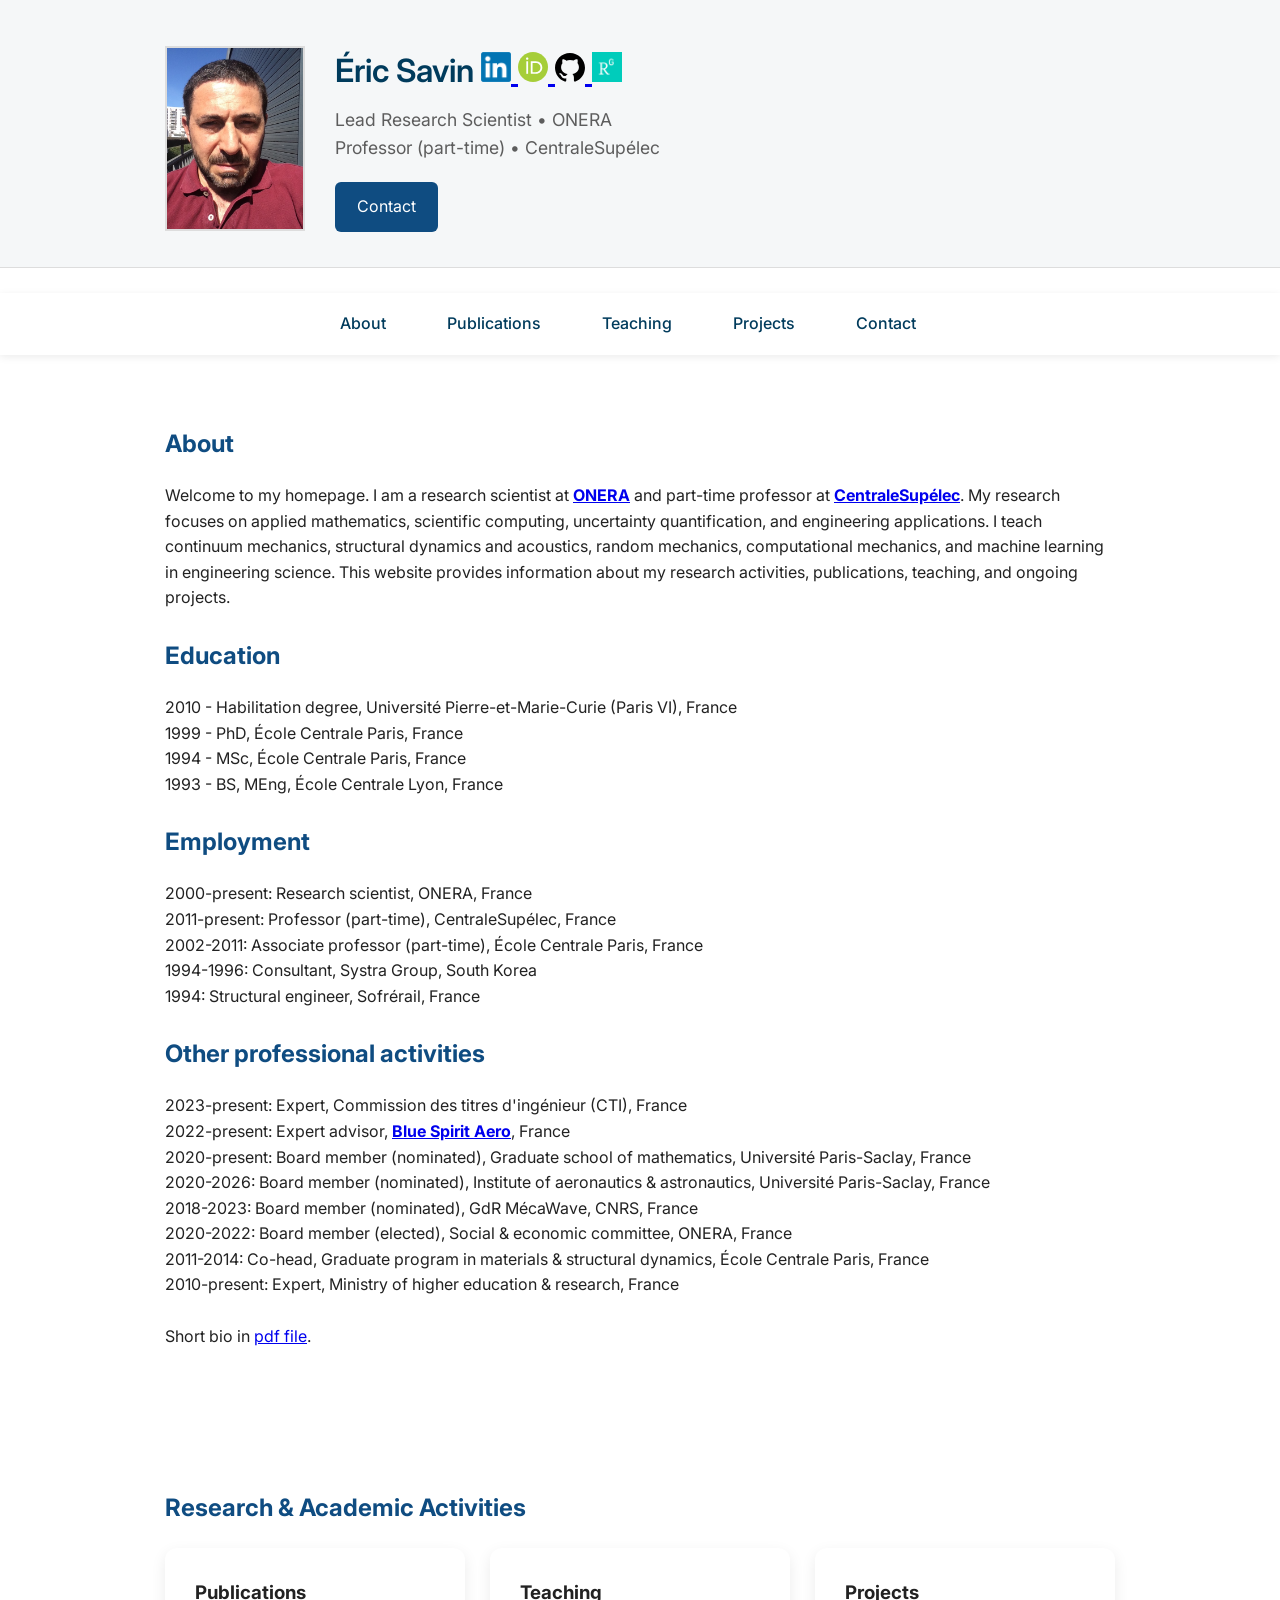
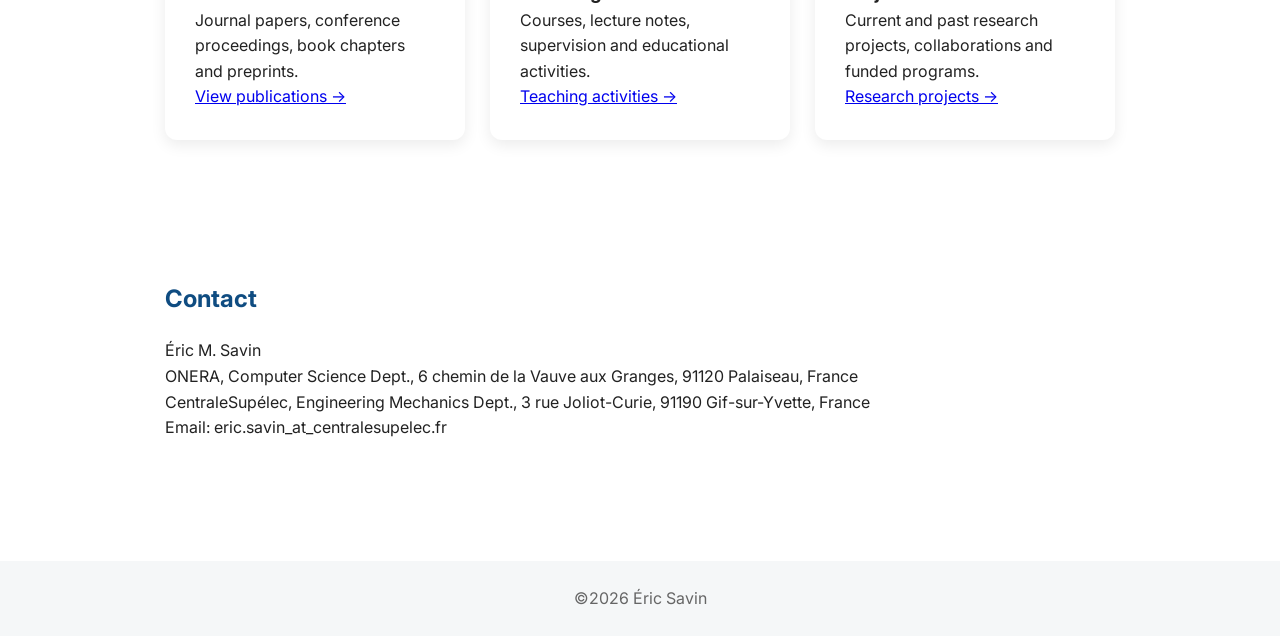
==== index.html @ 9c93909c "Update index.html" ====
<!DOCTYPE html>
<html lang="en">
<head>
<meta charset="UTF-8">
<meta name="viewport" content="width=device-width, initial-scale=1.0">
<title>Eric Savin | Personal Website</title>

<link href="https://fonts.googleapis.com/css2?family=Inter:wght@300;400;600;700&display=swap" rel="stylesheet">

<style>
*{
    margin:0;
    padding:0;
    box-sizing:border-box;
}

body{
    font-family:'Inter',sans-serif;
    color:#222;
    line-height:1.7;
    background:#fafafa;
}

header{
    background:#0f4c81;
    color:white;
    padding:80px 20px;
}

.container{
    width:min(1100px,90%);
    margin:auto;
}

h1{
    font-size:2rem;
    font-weight:700;
}

h2{
    margin-bottom:20px;
    color:#0f4c81;
}

.subtitle{
    font-size:1.25rem;
    margin-top:10px;
    opacity:.95;
}

nav{
    background:white;
    box-shadow:0 2px 8px rgba(0,0,0,.08);
    position:sticky;
    top:0;
}

nav ul{
    display:flex;
    justify-content:center;
    list-style:none;
}

nav li{
    margin:18px;
}

nav a{
    color:#0f4c81;
    text-decoration:none;
    font-weight:600;
}

section{
    padding:70px 0;
}

.cards{
    display:grid;
    grid-template-columns:repeat(auto-fit,minmax(260px,1fr));
    gap:25px;
}

.card{
    background:white;
    border-radius:12px;
    padding:30px;
    box-shadow:0 5px 15px rgba(0,0,0,.08);
    transition:.3s;
}

.card:hover{
    transform:translateY(-5px);
}

footer{
    text-align:center;
    padding:40px;
    color:#777;
    background:white;
    margin-top:40px;
}

.button{
    display:inline-block;
    margin-top:20px;
    padding:12px 22px;
    background:#0f4c81;
    color:white;
    text-decoration:none;
    border-radius:6px;
}
</style>

<link rel="stylesheet" href="assets/css/style.css">

</head>

<body>

<header>

<div class="container profile">

<img 
        src="assets/images/IMG_3170.JPG"
        alt="Éric Savin"
        width="150"
        height="auto"
        class="portrait">

<div class="profile-text">

<h1>Éric Savin
<a href="https://www.linkedin.com/in/eric-savin-298193a/"
       target="_blank"
       rel="noopener noreferrer"
       title="LinkedIn">

        <img src="assets/images/LinkedIn.png"
             width="30"
             height="auto"
             alt="LINKEDIN"
             class="icon">

</a>
<a href="https://orcid.org/0000-0002-3767-0281"
       target="_blank"
       rel="noopener noreferrer"
       title="ORCID">

        <img src="assets/images/ORCID_iD.svg"
             width="30"
             height="auto"
             alt="ORCID"
             class="icon">

</a>
<a href="https://github.com/ericsavin"
       target="_blank"
       rel="noopener noreferrer"
       title="GitHub">

        <img src="assets/images/GitHub.svg"
             width="30"
             height="auto"
             alt="GITHUB"
             class="icon">

</a>
<a href="https://www.researchgate.net/profile/Eric-Savin"
       target="_blank"
       rel="noopener noreferrer"
       title="ResearchGate">

        <img src="assets/images/RG.jpg"
             width="30"
             height="auto"
             alt="RG"
             class="icon">

</a>
</h1>

<p class="subtitle">
Lead Research Scientist • ONERA<br>
Professor (part-time) • CentraleSupélec
</p>

<a class="button" href="#contact">Contact</a>

</div>

</div>

</header>

<nav>

<ul>
<li><a href="#about">About</a></li>
<li><a href="publications1.html">Publications</a></li>
<li><a href="teaching.html">Teaching</a></li>
<li><a href="projects.html">Projects</a></li>
<li><a href="#contact">Contact</a></li>
</ul>

</nav>

<section id="about">

<div class="container">

<h2>About</h2>

<p>
Welcome to my homepage.

I am a research scientist at <a href="https://www.onera.fr" target="_blank"> <strong>ONERA</strong></a>
and part-time professor at <a href="https://www.centralesupelec.fr" target="_blank"> <strong>CentraleSupélec</strong></a>.
My research focuses on applied mathematics, scientific computing, uncertainty quantification,
and engineering applications. I teach continuum mechanics, structural dynamics and acoustics,
random mechanics, computational mechanics, and machine learning in engineering science.
This website provides information about my research activities, publications, teaching,
and ongoing projects.
</p>

<br>
<h2>Education</h2>

<p>
2010 - Habilitation degree, Université Pierre-et-Marie-Curie (Paris VI), France<br>
1999 - PhD, École Centrale Paris, France<br>
1994 - MSc, École Centrale Paris, France<br>
1993 - BS, MEng, École Centrale Lyon, France
</p>

<br>
<h2>Employment</h2>

<p>
2000-present: Research scientist, ONERA, France<br>
2011-present: Professor (part-time), CentraleSupélec, France<br>
2002-2011: Associate professor (part-time), École Centrale Paris, France<br>   
1994-1996: Consultant, Systra Group, South Korea<br>
1994: Structural engineer, Sofrérail, France
</p>

<br>
<h2>Other professional activities</h2>

<p>
2023-present: Expert, Commission des titres d'ingénieur (CTI), France<br>
2022-present: Expert advisor, <a href="https://www.bluespiritaero.com/" target="_blank"> <strong>Blue Spirit Aero</strong></a>, France<br>
2020-present: Board member (nominated), Graduate school of mathematics, Université Paris-Saclay, France<br>
2020-2026: Board member (nominated), Institute of aeronautics & astronautics, Université Paris-Saclay, France<br>
2018-2023: Board member (nominated), GdR MécaWave, CNRS, France<br>
2020-2022: Board member (elected), Social & economic committee, ONERA, France<br>
2011-2014: Co-head, Graduate program in materials & structural dynamics, École Centrale Paris, France<br>
2010-present: Expert, Ministry of higher education & research, France
</p>
    
<br>
<p>
Short bio in <a href="ES-bio2026-2p.pdf" target="_blank"> pdf file</a>.
</p>

</div>

</section>

<section>

<div class="container">

<h2>Research & Academic Activities</h2>

<div class="cards">

<div class="card">

<h3>Publications</h3>

<p>
Journal papers, conference proceedings,
book chapters and preprints.
</p>

<p><a href="publications1.html">View publications →</a></p>

</div>

<div class="card">

<h3>Teaching</h3>

<p>
Courses, lecture notes,
supervision and educational activities.
</p>

<p><a href="teaching.html">Teaching activities →</a></p>

</div>

<div class="card">

<h3>Projects</h3>

<p>
Current and past research projects,
collaborations and funded programs.
</p>

<p><a href="projects.html">Research projects →</a></p>

</div>

</div>

</div>

</section>

<section id="contact">

<div class="container">

<h2>Contact</h2>

<p>
Éric M. Savin<br>
ONERA, Computer Science Dept., 6 chemin de la Vauve aux Granges, 91120 Palaiseau, France<br>
CentraleSupélec, Engineering Mechanics Dept., 3 rue Joliot-Curie, 91190 Gif-sur-Yvette, France<br>
Email: eric.savin_at_centralesupelec.fr
</p>

</div>

</section>

<footer>

©2026 Éric Savin

</footer>

</body>
    
</html>
---- assets/css/style.css ----
/*
 * Academic personal website style
 * Eric Savin
 */


:root {

    --main-color: #003b5c;
    --secondary-color: #0077a8;
    --text-color: #222;
    --light-gray: #f5f7f8;
    --border-color: #dddddd;

}



* {

    box-sizing: border-box;

}



body {

    margin: 0;

    font-family:
        "Inter",
        "Helvetica Neue",
        Arial,
        sans-serif;

    color: var(--text-color);

    line-height: 1.6;

    background: white;

}





.container {

    max-width: 1000px;

    margin: auto;

    padding:
        0 25px;

}






header {

    background:
        var(--light-gray);

    border-bottom:
        1px solid var(--border-color);

    padding:
        45px 0 35px;

}



header h1 {

    margin: 0;

    color:
        var(--main-color);

    font-size:
        2.0rem;

    font-weight:
        600;

}



.subtitle {

    margin-top:
        10px;

    color:
        #555;

    font-size:
        1.1rem;

}





nav {

    margin-top:
        25px;

}



nav a {

    margin-right:
        25px;

    color:
        var(--main-color);

    text-decoration:
        none;

    font-weight:
        500;

}



nav a:hover {

    color:
        var(--secondary-color);

}







main {

    padding:
        40px 0;

}






.toolbar {

    display:
        flex;

    gap:
        15px;

    margin-bottom:
        35px;

}



.toolbar input,
.toolbar select {


    padding:
        10px 14px;


    border:
        1px solid var(--border-color);


    border-radius:
        5px;


    font-size:
        1rem;


}



.toolbar input {

    flex:
        1;

}






.publication {

    padding:
        25px 0;

    border-bottom:
        1px solid var(--border-color);

}





.publication-title {

    margin:
        0 0 0px;


    font-size:
        1.00rem;


    font-weight:
        600;


    color:
        var(--main-color);

}



.authors {

    margin-bottom:
        0px;

}



.authors strong {

    font-weight:
        700;

}





.metadata {

    font-style:
        italic;

    color:
        #555;

    margin-bottom:
        12px;

}





.links a {

    display:
        inline-block;


    margin-right:
        10px;


    margin-top:
        5px;


    padding:
        3px 10px;


    border:
        1px solid var(--secondary-color);


    border-radius:
        12px;


    font-size:
        0.85rem;


    text-decoration:
        none;


    color:
        var(--secondary-color);

}



.links a:hover {

    background:
        var(--secondary-color);


    color:
        white;

}






footer {

    margin-top:
        50px;

    padding:
        25px;

    text-align:
        center;

    background:
        var(--light-gray);

    color:
        #666;

}







/*
 * Mobile display
 */

@media(max-width:700px) {


    header h1 {

        font-size:
            2rem;

    }



    .toolbar {

        flex-direction:
            column;

    }



    nav a {

        display:
            block;

        margin-bottom:
            10px;

    }



}

.profile {

    display: flex;
    align-items: center;
    gap: 30px;

}


.portrait {

    width: 140px;
    height: auto;

    object-fit: cover;

/*
 * border-radius: 50%;
 */

    border: 2px solid #ddd;

}


.profile-text {

    flex: 1;

}


@media(max-width:700px) {

    .portrait {

        width: 140px;
        height: auto;

    }

    .profile {

        flex-direction: column;
        text-align: center;

    }

}
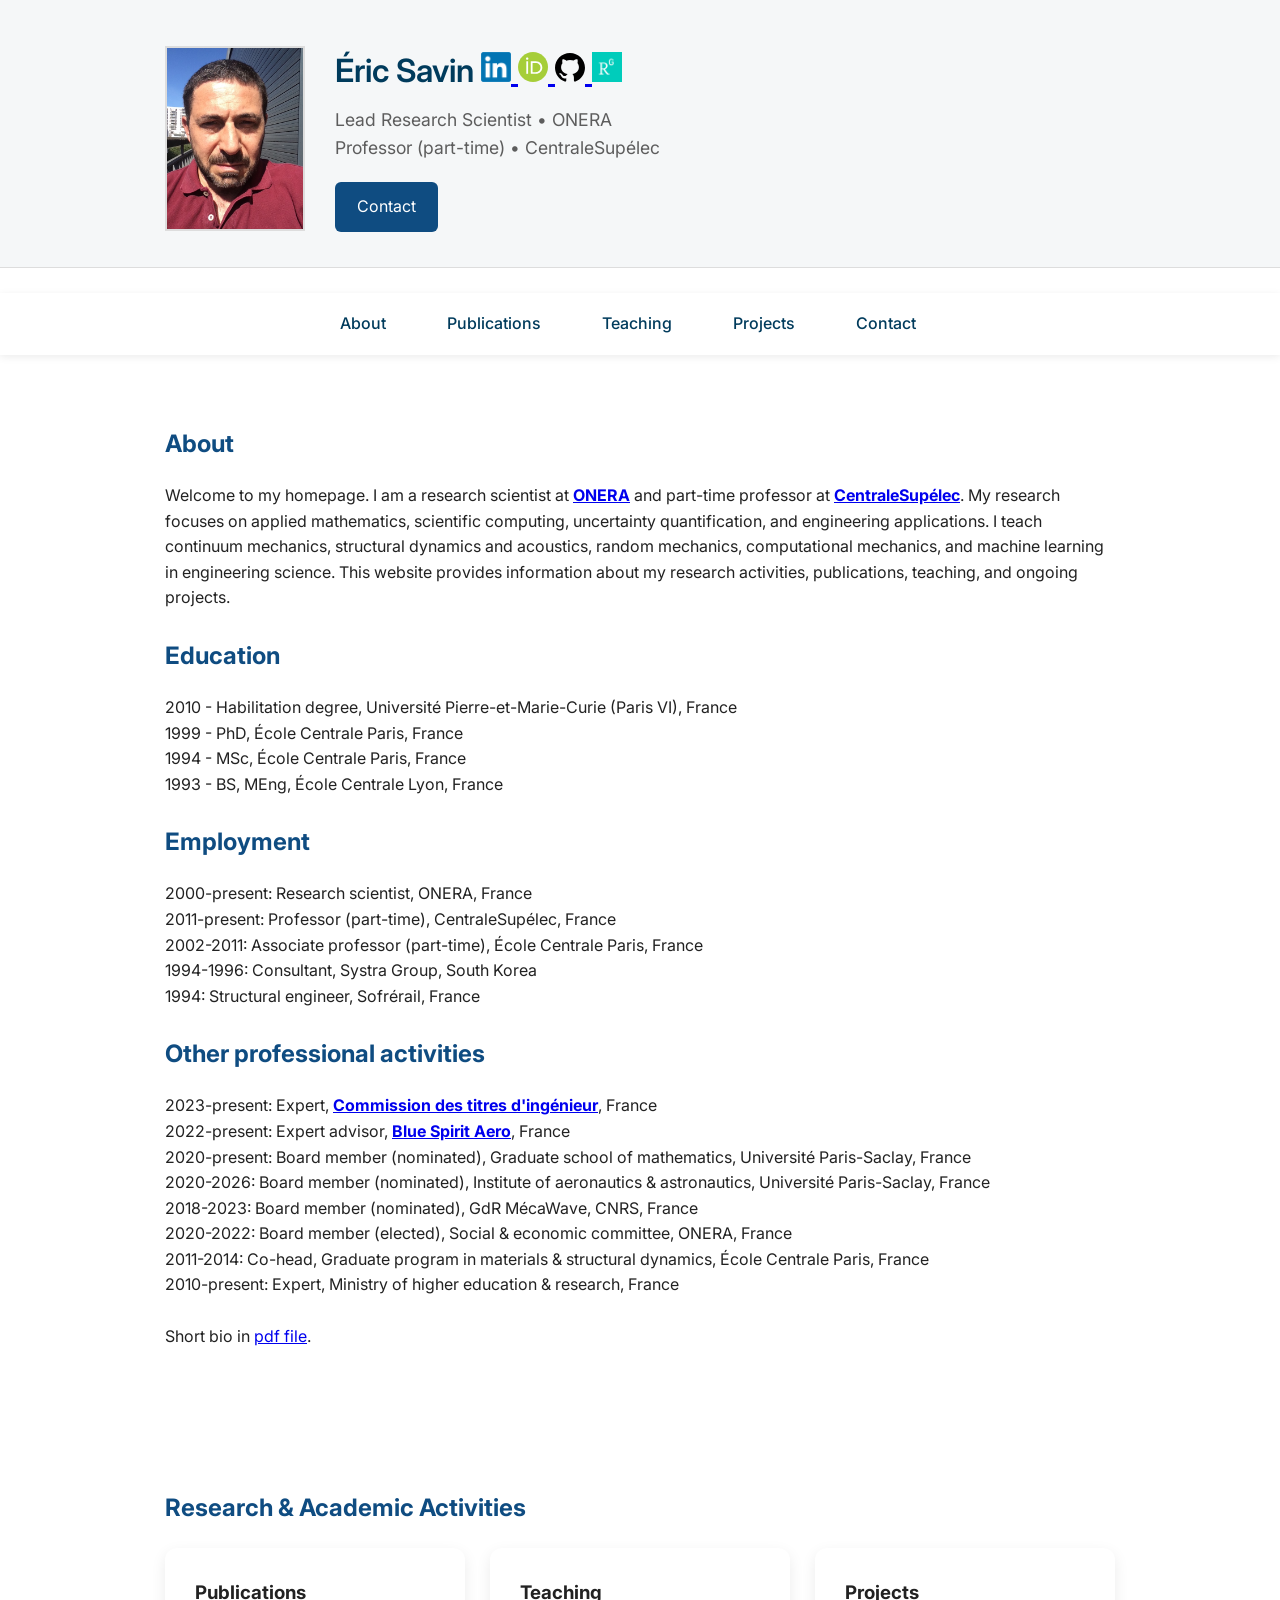
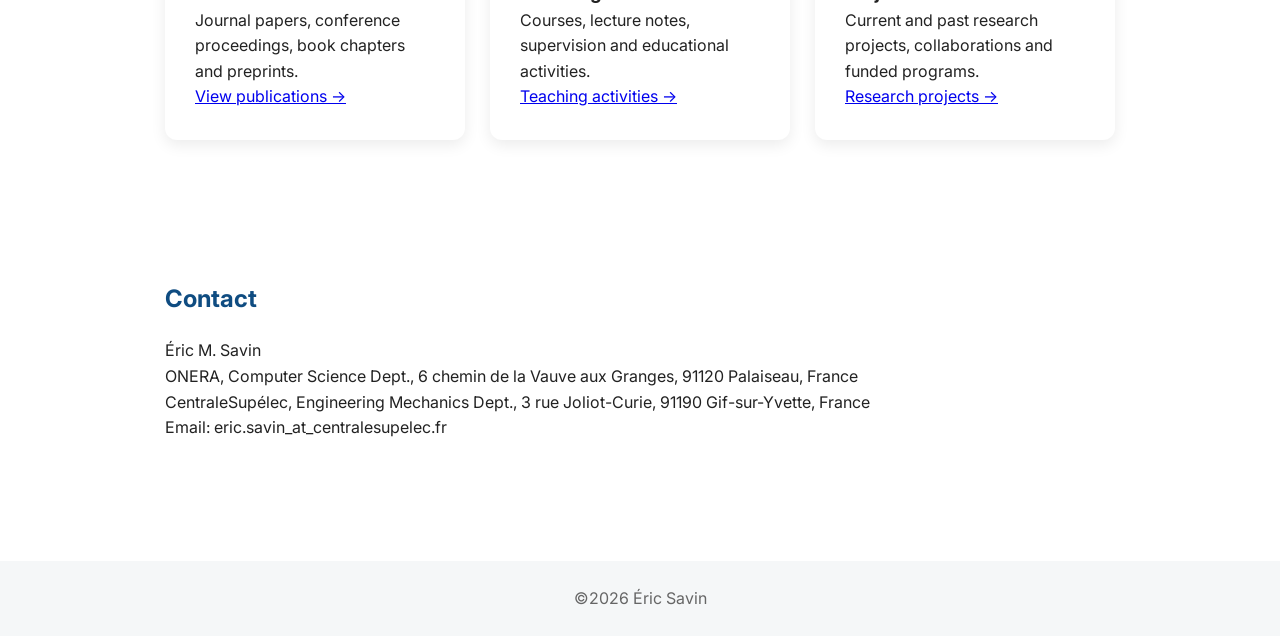
==== commit e712852b: "Update index.html" ====
--- a/index.html
+++ b/index.html
@@ -250,7 +250,7 @@
 <h2>Other professional activities</h2>
 
 <p>
-2023-present: Expert, Commission des titres d'ingénieur (CTI), France<br>
+2023-present: Expert, <a href="https://www.cti-commission.fr" target="_blank"> <strong>Commission des titres d'ingénieur</strong></a>, France<br>
 2022-present: Expert advisor, <a href="https://www.bluespiritaero.com/" target="_blank"> <strong>Blue Spirit Aero</strong></a>, France<br>
 2020-present: Board member (nominated), Graduate school of mathematics, Université Paris-Saclay, France<br>
 2020-2026: Board member (nominated), Institute of aeronautics & astronautics, Université Paris-Saclay, France<br>
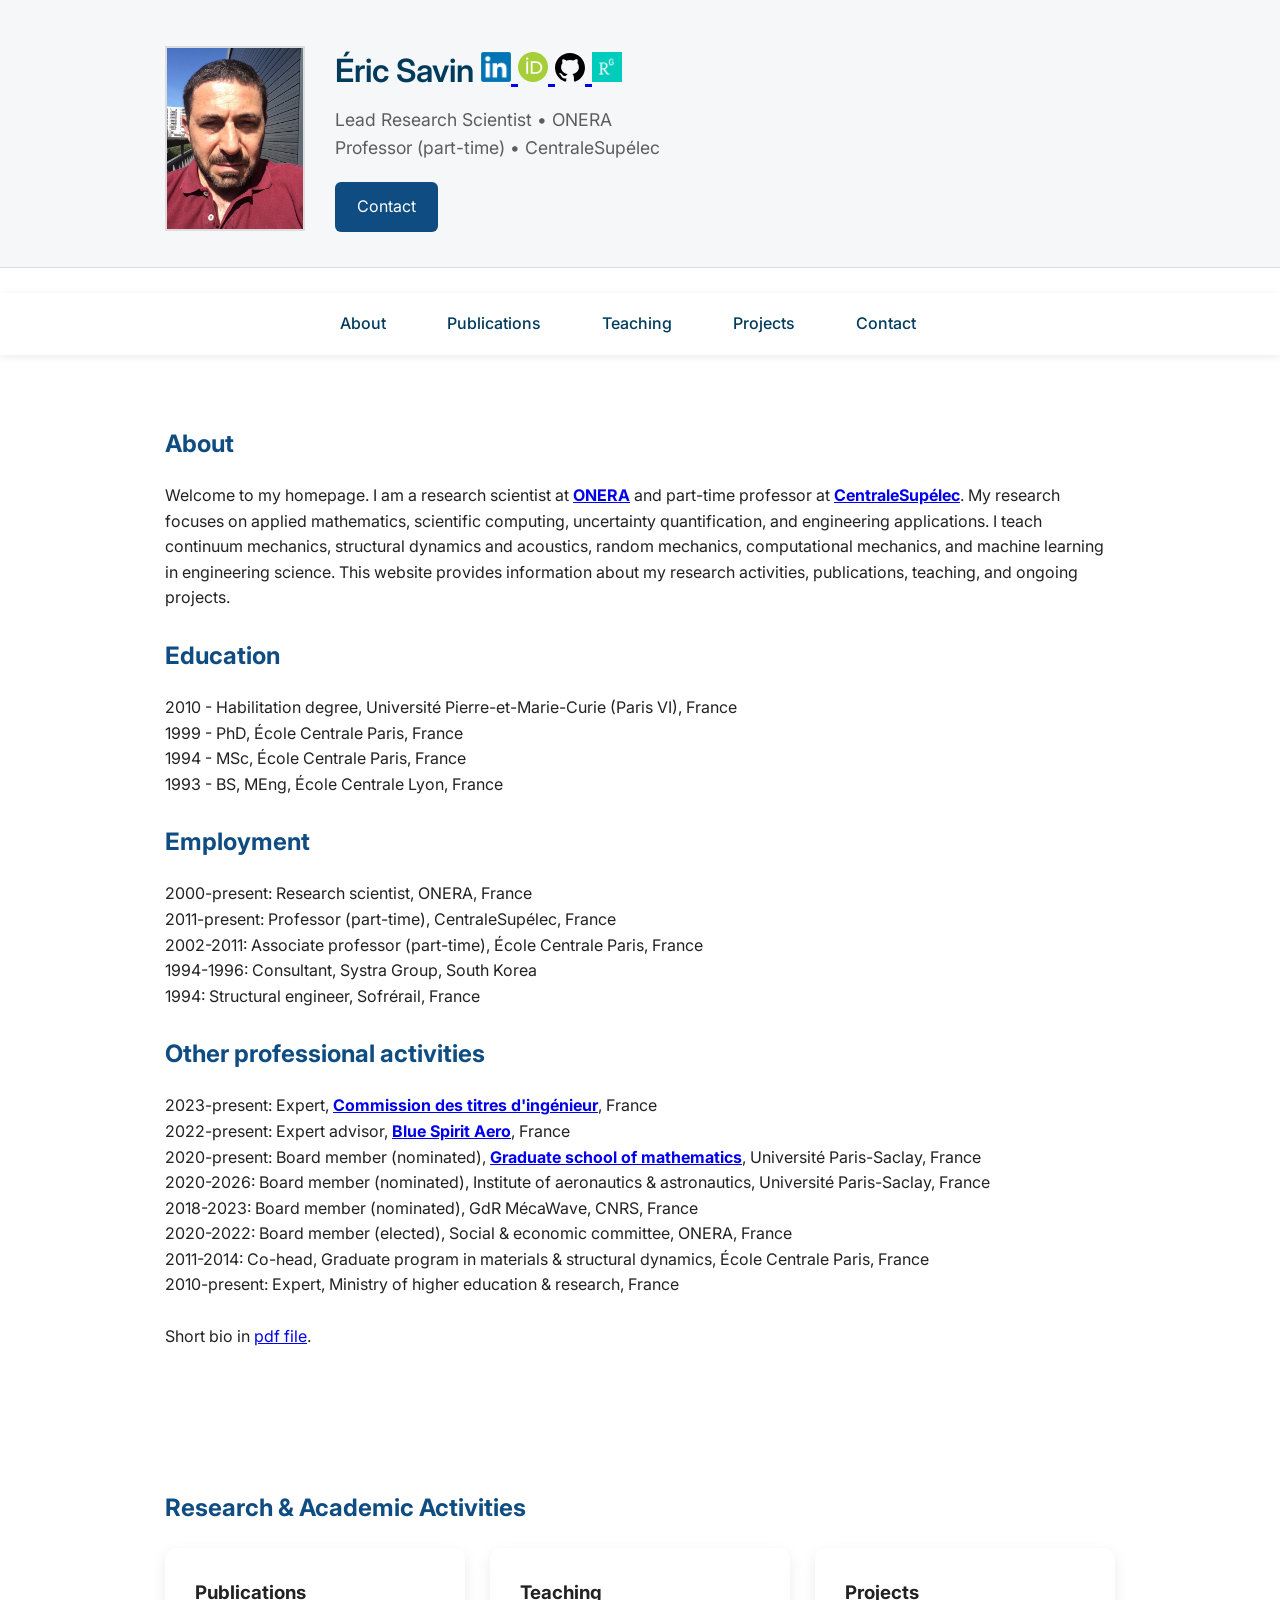
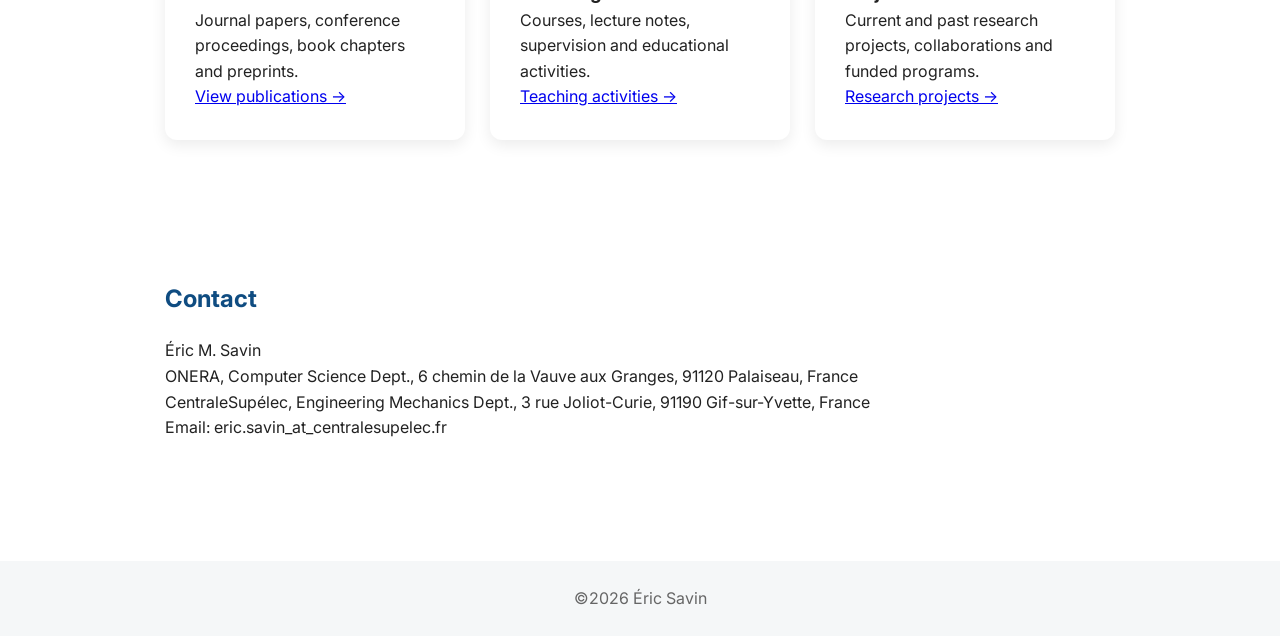
==== commit 37ee1fd3: "Update index.html" ====
--- a/index.html
+++ b/index.html
@@ -252,7 +252,8 @@
 <p>
 2023-present: Expert, <a href="https://www.cti-commission.fr" target="_blank"> <strong>Commission des titres d'ingénieur</strong></a>, France<br>
 2022-present: Expert advisor, <a href="https://www.bluespiritaero.com/" target="_blank"> <strong>Blue Spirit Aero</strong></a>, France<br>
-2020-present: Board member (nominated), Graduate school of mathematics, Université Paris-Saclay, France<br>
+2020-present: Board member (nominated), <a href="https://www.universite-paris-saclay.fr/graduate-schools/graduate-school-mathematiques" target="_blank">
+<strong>Graduate school of mathematics</strong></a>, Université Paris-Saclay, France<br>
 2020-2026: Board member (nominated), Institute of aeronautics & astronautics, Université Paris-Saclay, France<br>
 2018-2023: Board member (nominated), GdR MécaWave, CNRS, France<br>
 2020-2022: Board member (elected), Social & economic committee, ONERA, France<br>
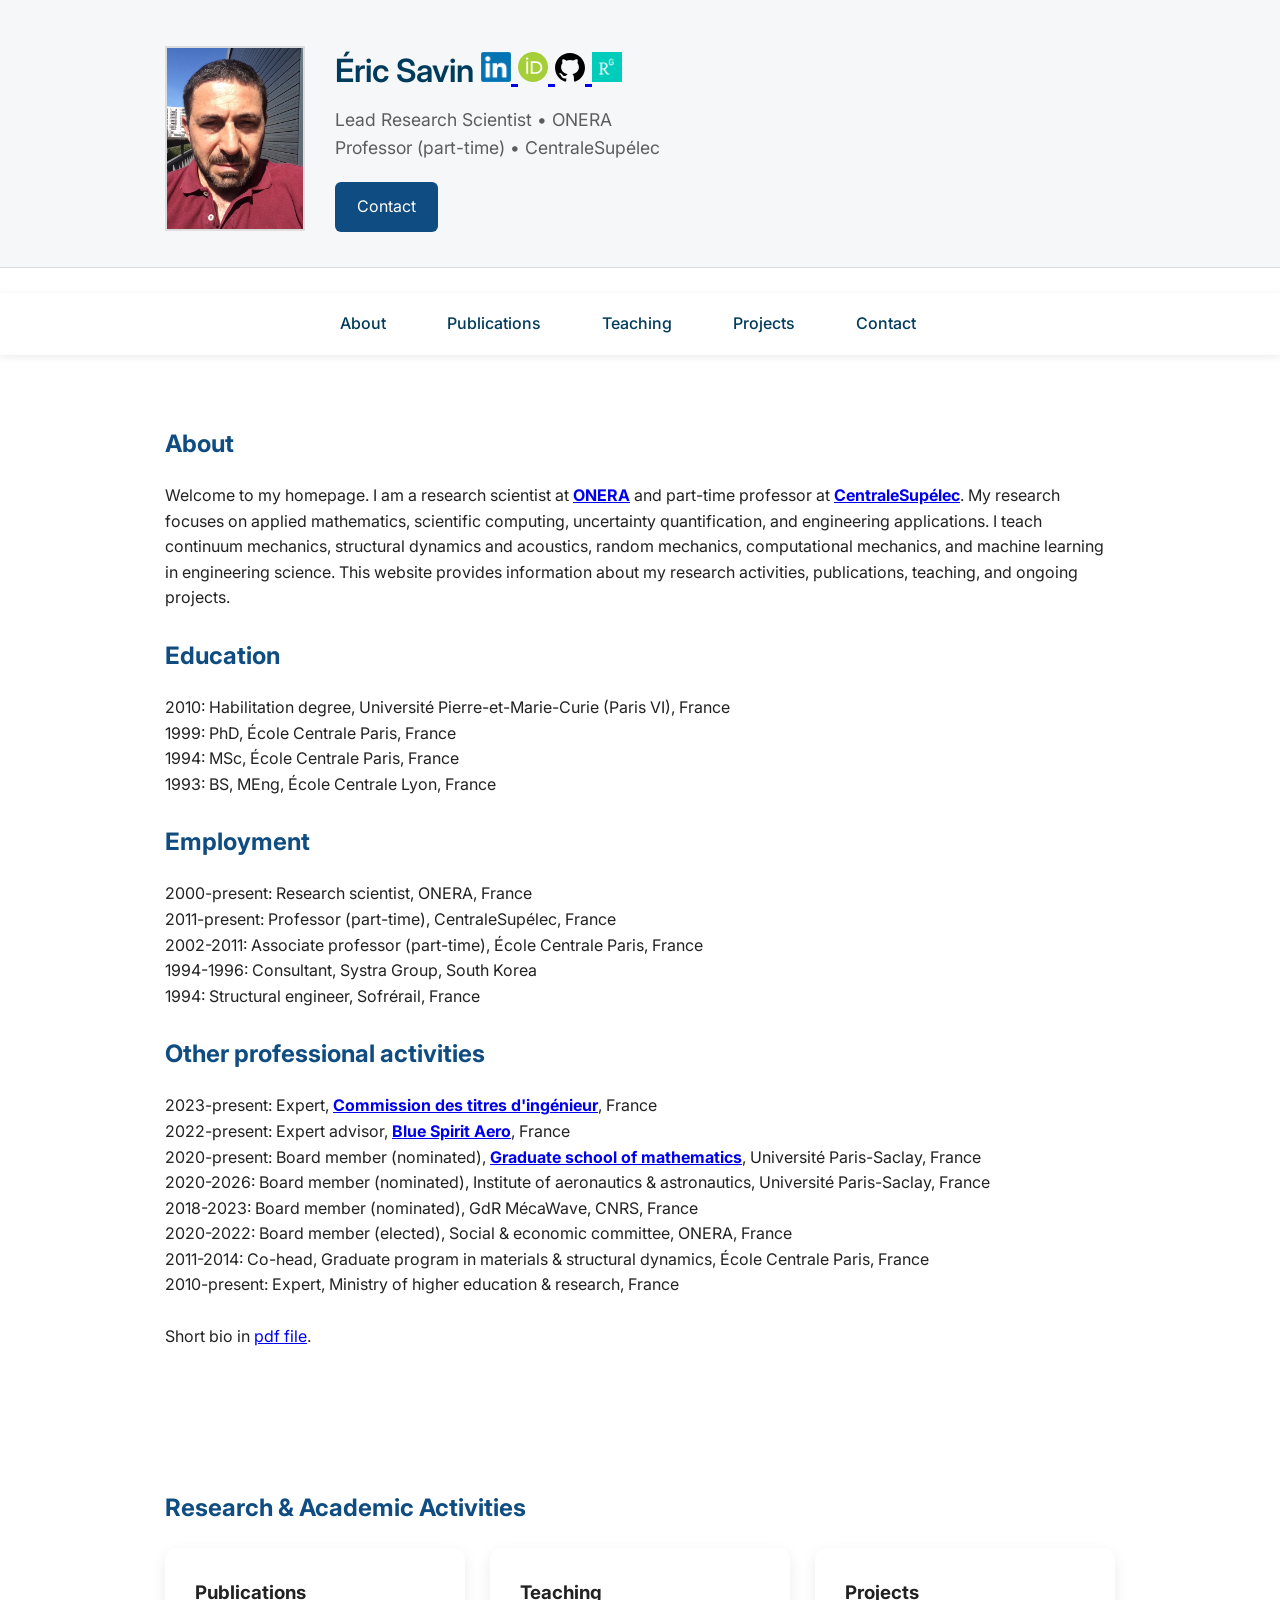
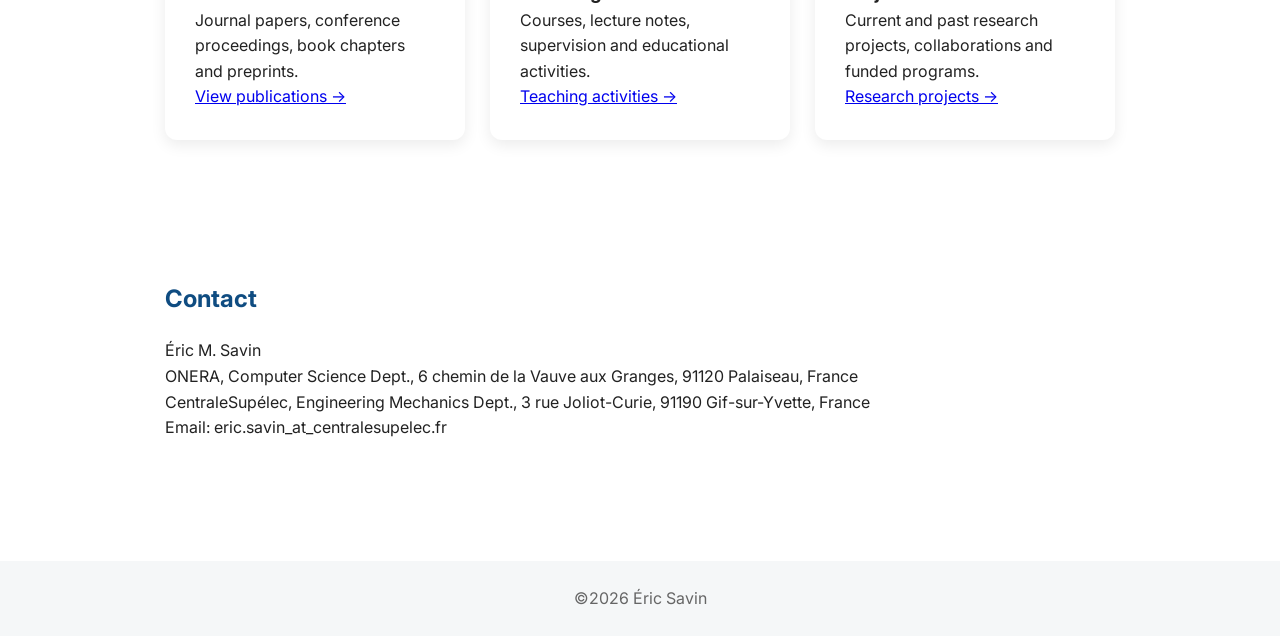
==== commit 185b82ff: "Update index.html" ====
--- a/index.html
+++ b/index.html
@@ -229,10 +229,10 @@
 <h2>Education</h2>
 
 <p>
-2010 - Habilitation degree, Université Pierre-et-Marie-Curie (Paris VI), France<br>
-1999 - PhD, École Centrale Paris, France<br>
-1994 - MSc, École Centrale Paris, France<br>
-1993 - BS, MEng, École Centrale Lyon, France
+2010: Habilitation degree, Université Pierre-et-Marie-Curie (Paris VI), France<br>
+1999: PhD, École Centrale Paris, France<br>
+1994: MSc, École Centrale Paris, France<br>
+1993: BS, MEng, École Centrale Lyon, France
 </p>
 
 <br>
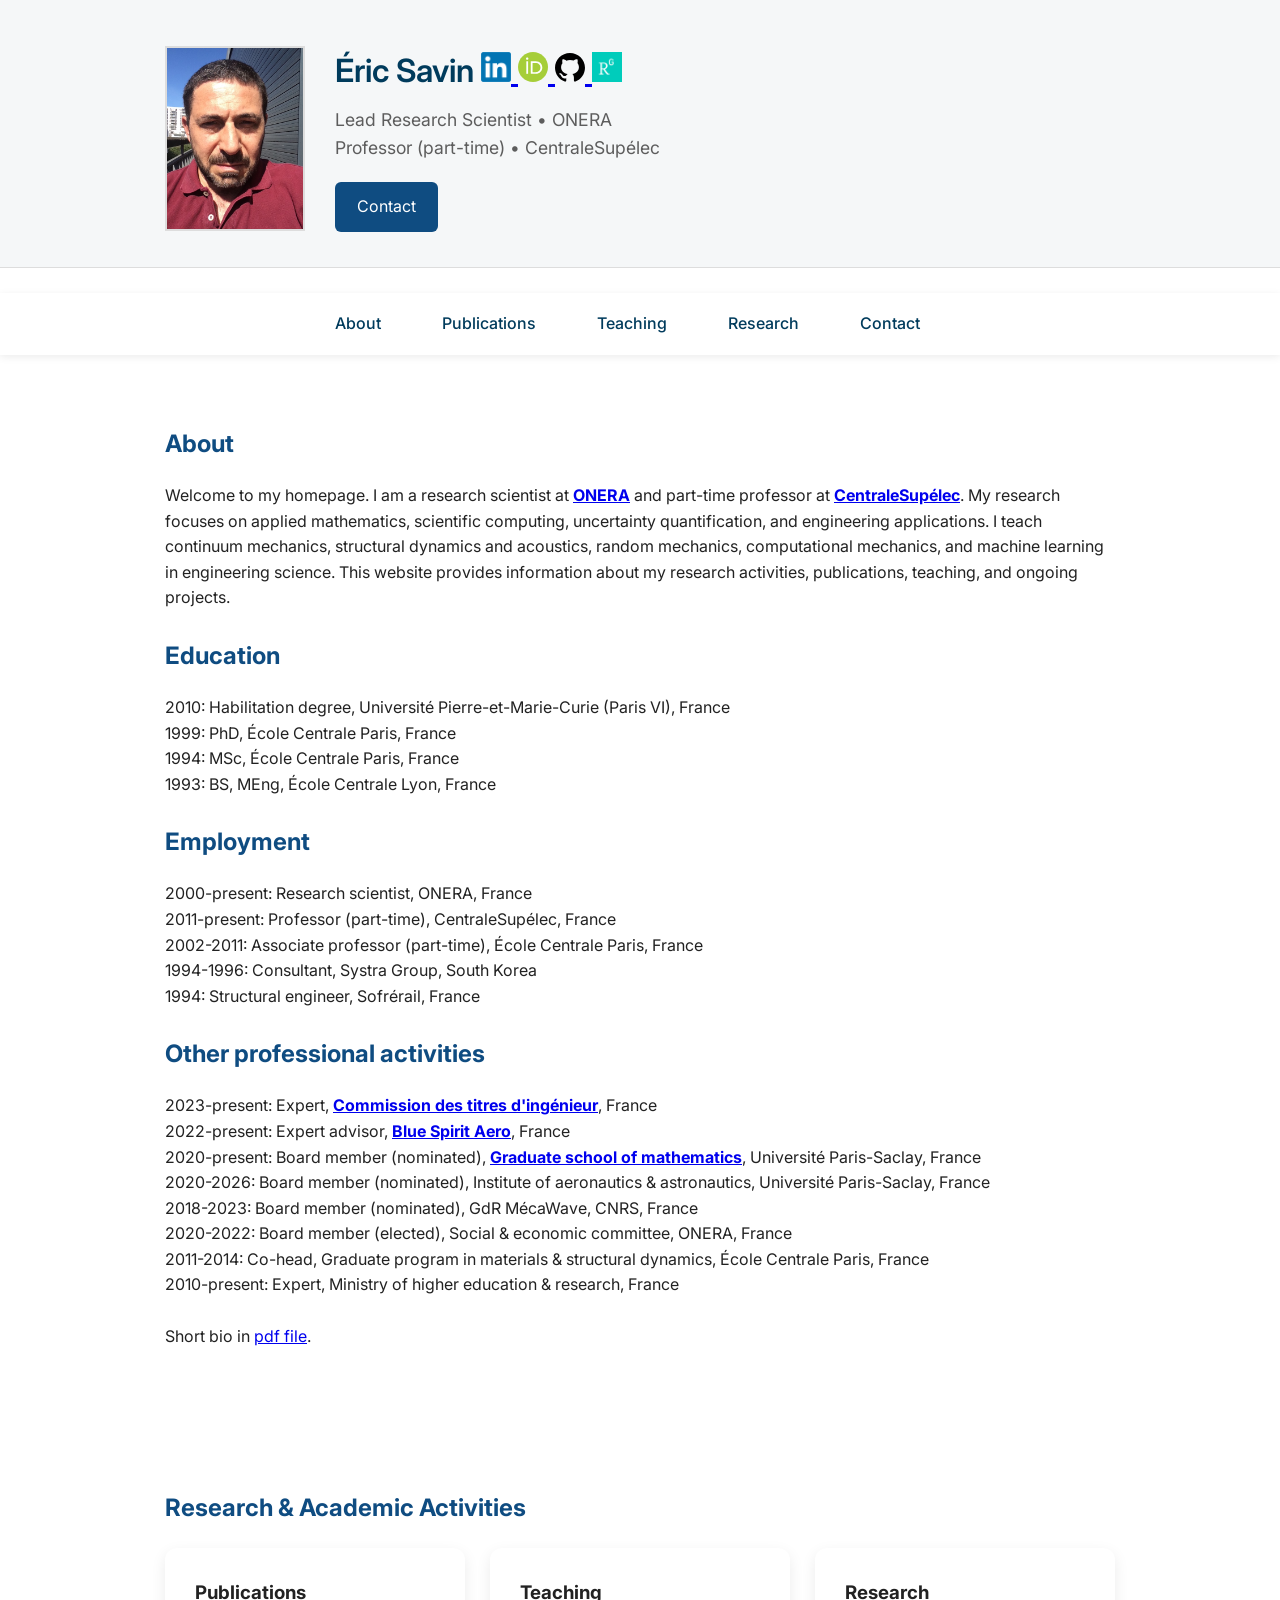
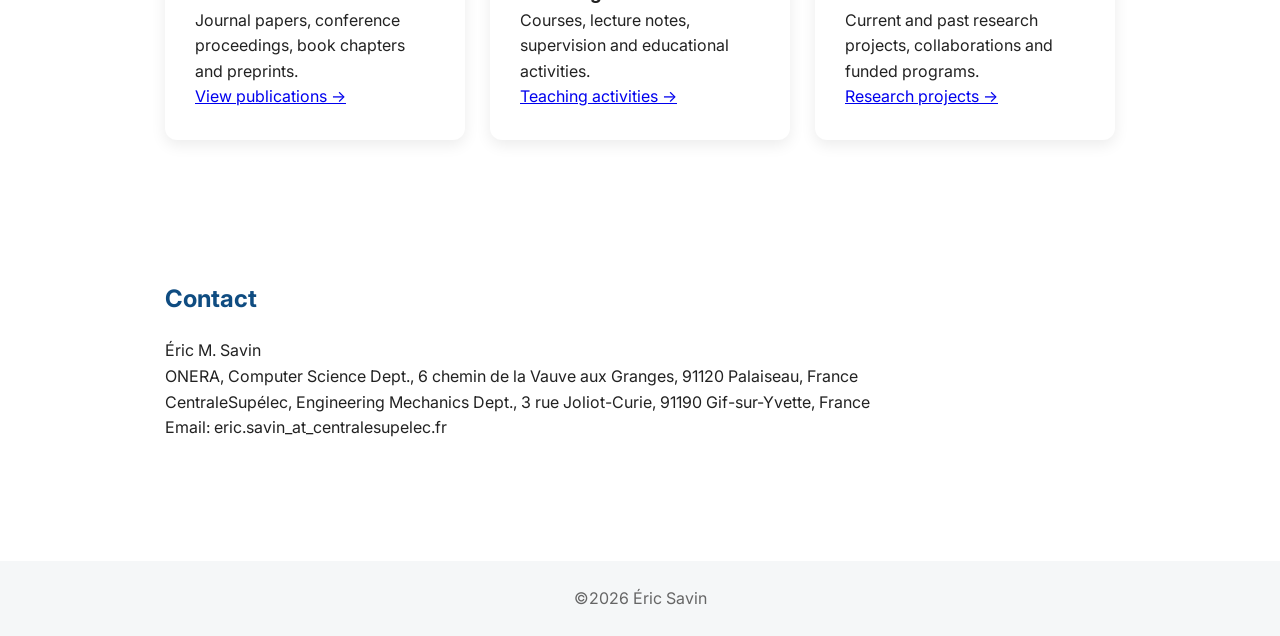
==== commit 4783bee9: "Update index.html" ====
--- a/index.html
+++ b/index.html
@@ -201,7 +201,7 @@
 <li><a href="#about">About</a></li>
 <li><a href="publications1.html">Publications</a></li>
 <li><a href="teaching.html">Teaching</a></li>
-<li><a href="projects.html">Projects</a></li>
+<li><a href="projects.html">Research</a></li>
 <li><a href="#contact">Contact</a></li>
 </ul>
 
@@ -306,7 +306,7 @@
 
 <div class="card">
 
-<h3>Projects</h3>
+<h3>Research</h3>
 
 <p>
 Current and past research projects,
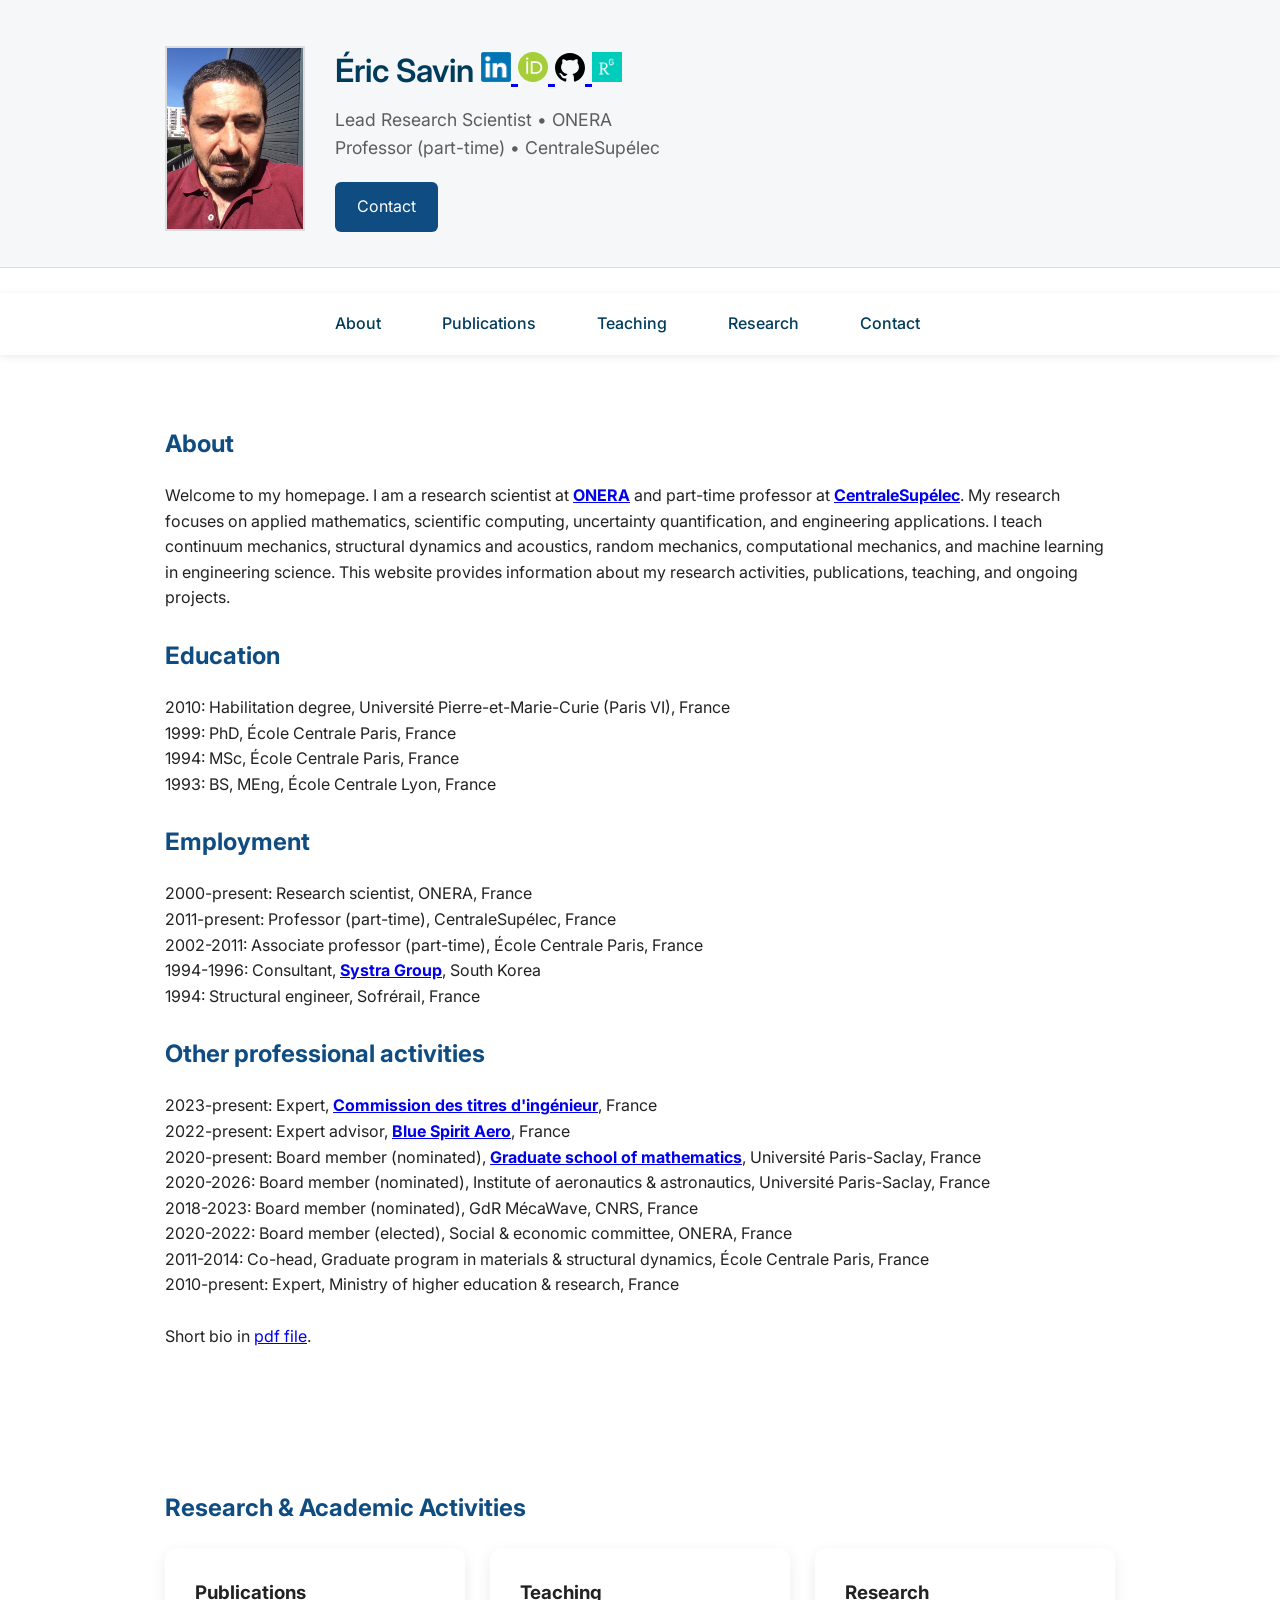
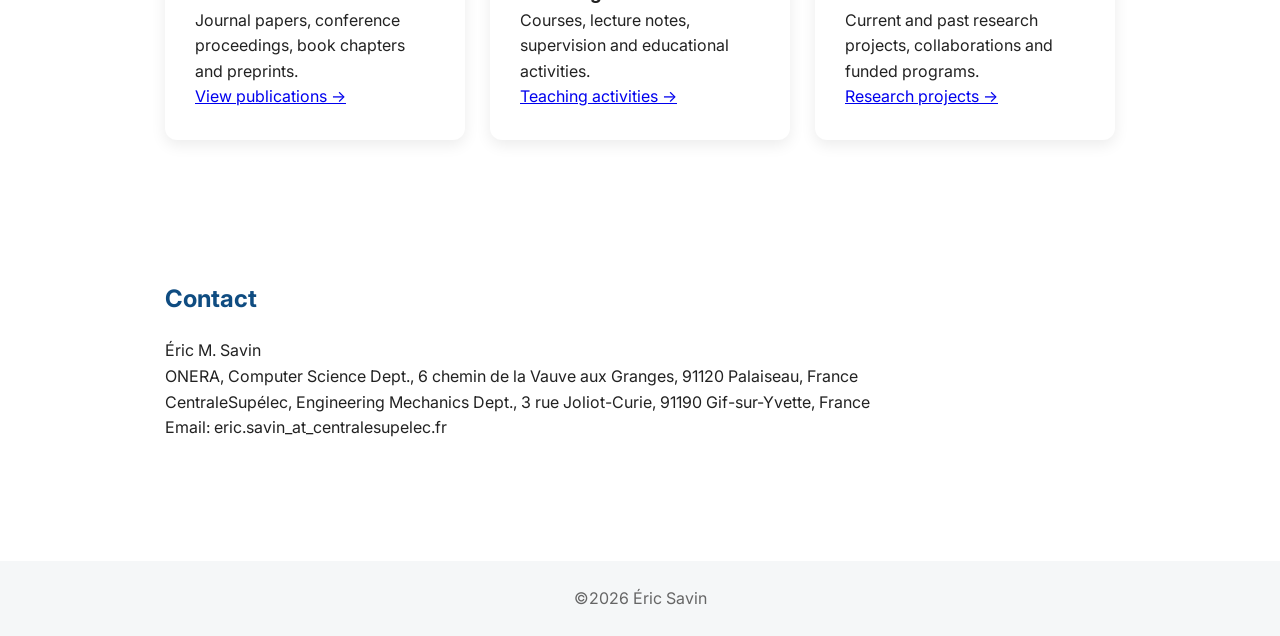
==== commit 6922428b: "Update index.html" ====
--- a/index.html
+++ b/index.html
@@ -242,7 +242,7 @@
 2000-present: Research scientist, ONERA, France<br>
 2011-present: Professor (part-time), CentraleSupélec, France<br>
 2002-2011: Associate professor (part-time), École Centrale Paris, France<br>   
-1994-1996: Consultant, Systra Group, South Korea<br>
+1994-1996: Consultant, <a href="https://www.systra.com/" target="_blank"> <strong>Systra Group</strong></a>, South Korea<br>
 1994: Structural engineer, Sofrérail, France
 </p>
 
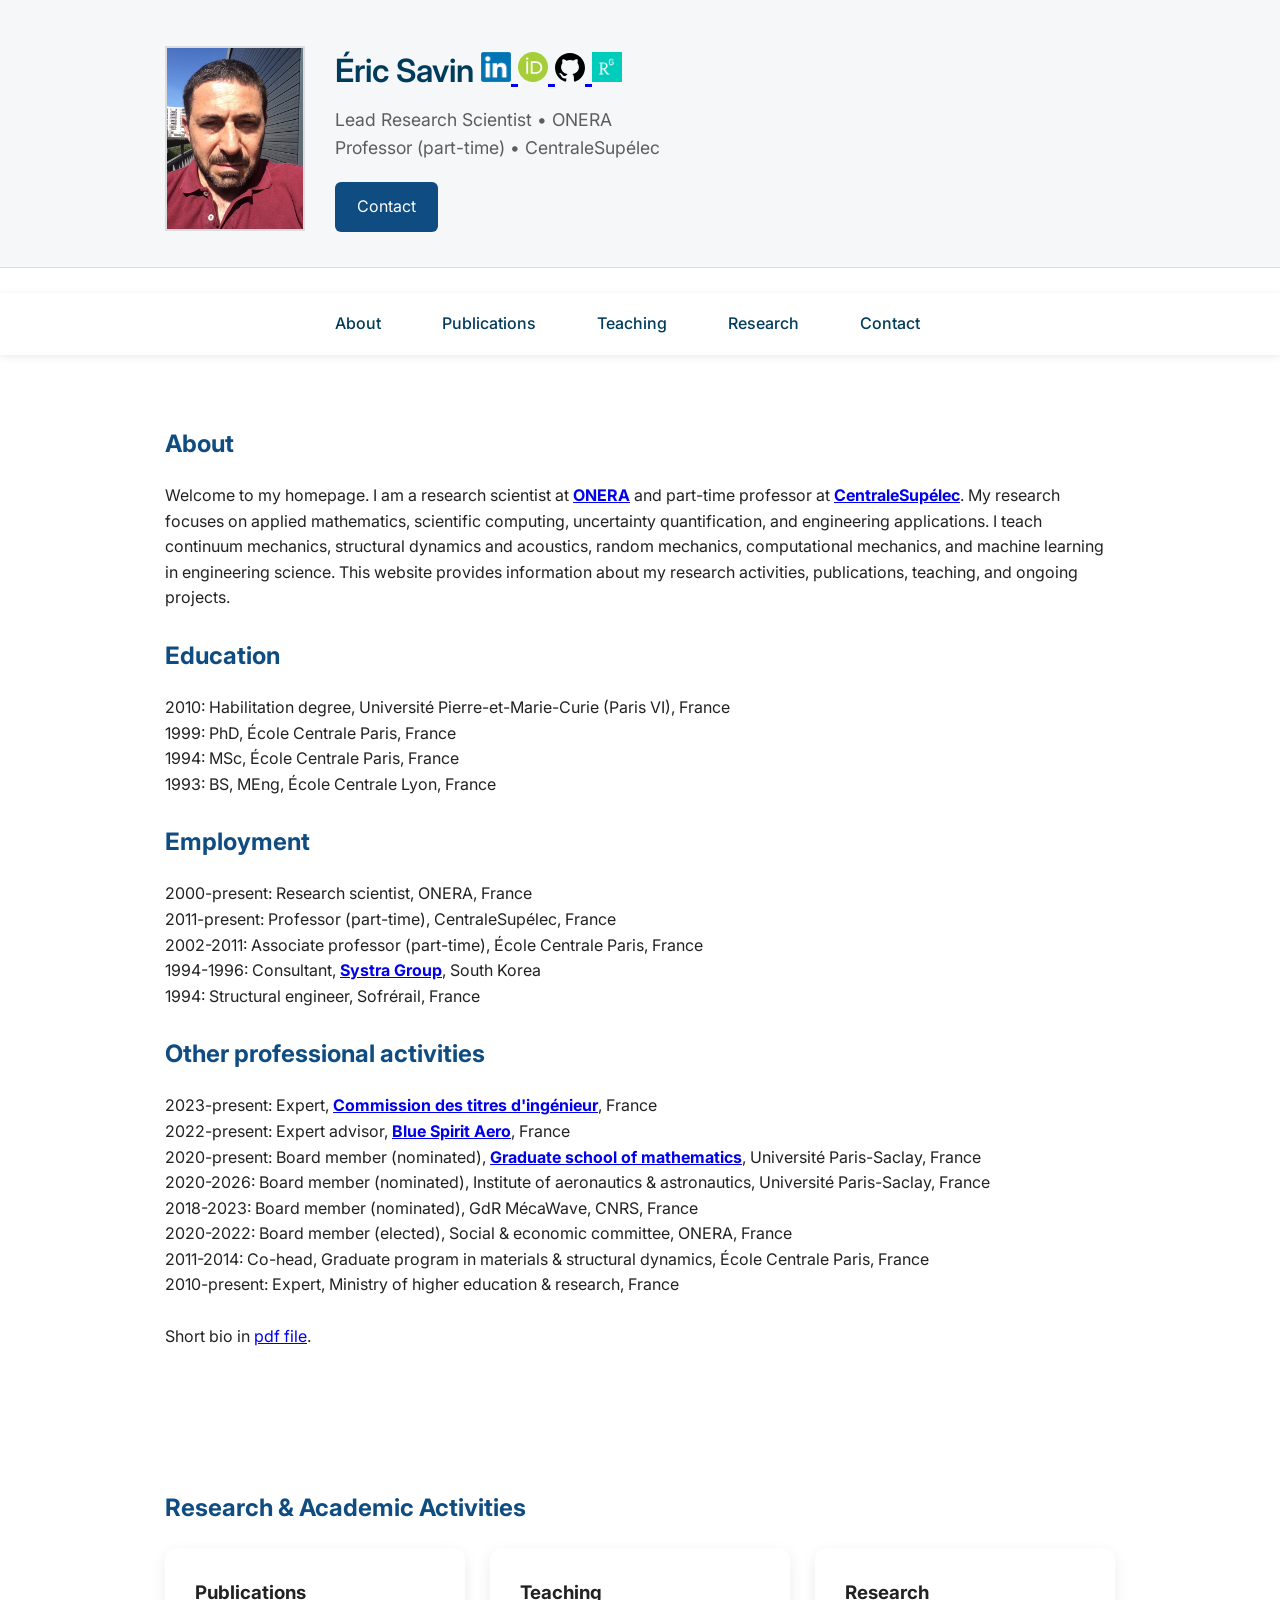
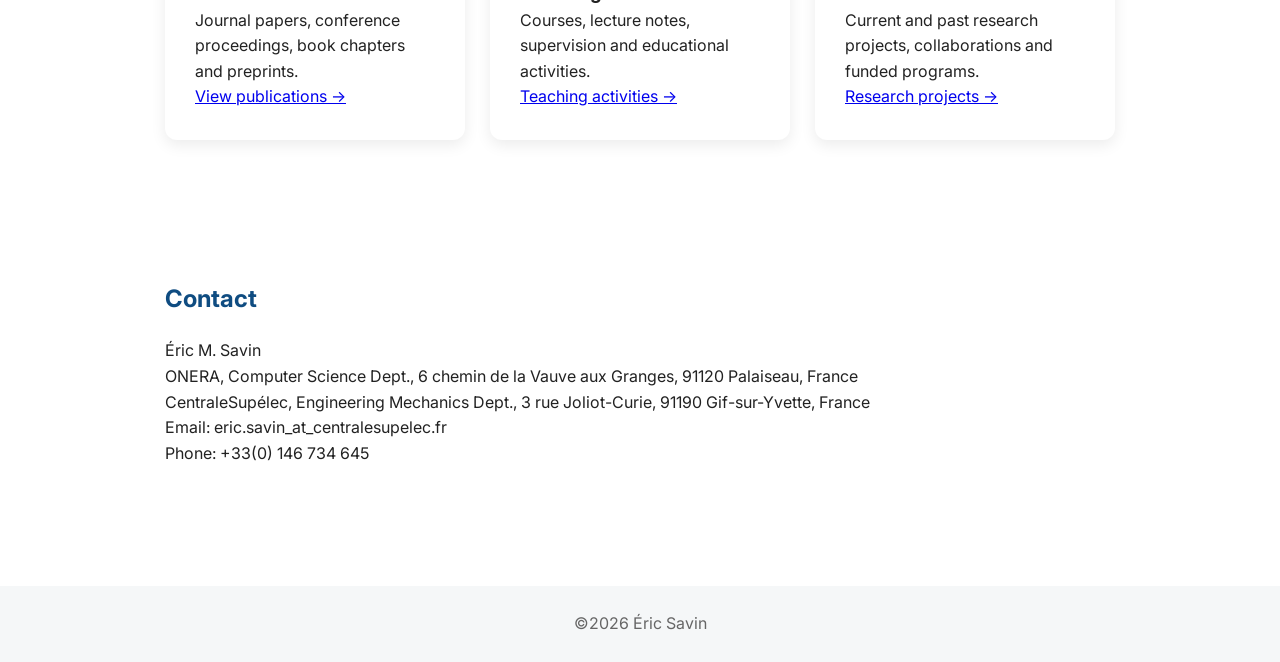
==== commit 3403a261: "Update index.html" ====
--- a/index.html
+++ b/index.html
@@ -333,7 +333,8 @@
 Éric M. Savin<br>
 ONERA, Computer Science Dept., 6 chemin de la Vauve aux Granges, 91120 Palaiseau, France<br>
 CentraleSupélec, Engineering Mechanics Dept., 3 rue Joliot-Curie, 91190 Gif-sur-Yvette, France<br>
-Email: eric.savin_at_centralesupelec.fr
+Email: eric.savin_at_centralesupelec.fr<br>
+Phone: +33(0) 146 734 645
 </p>
 
 </div>
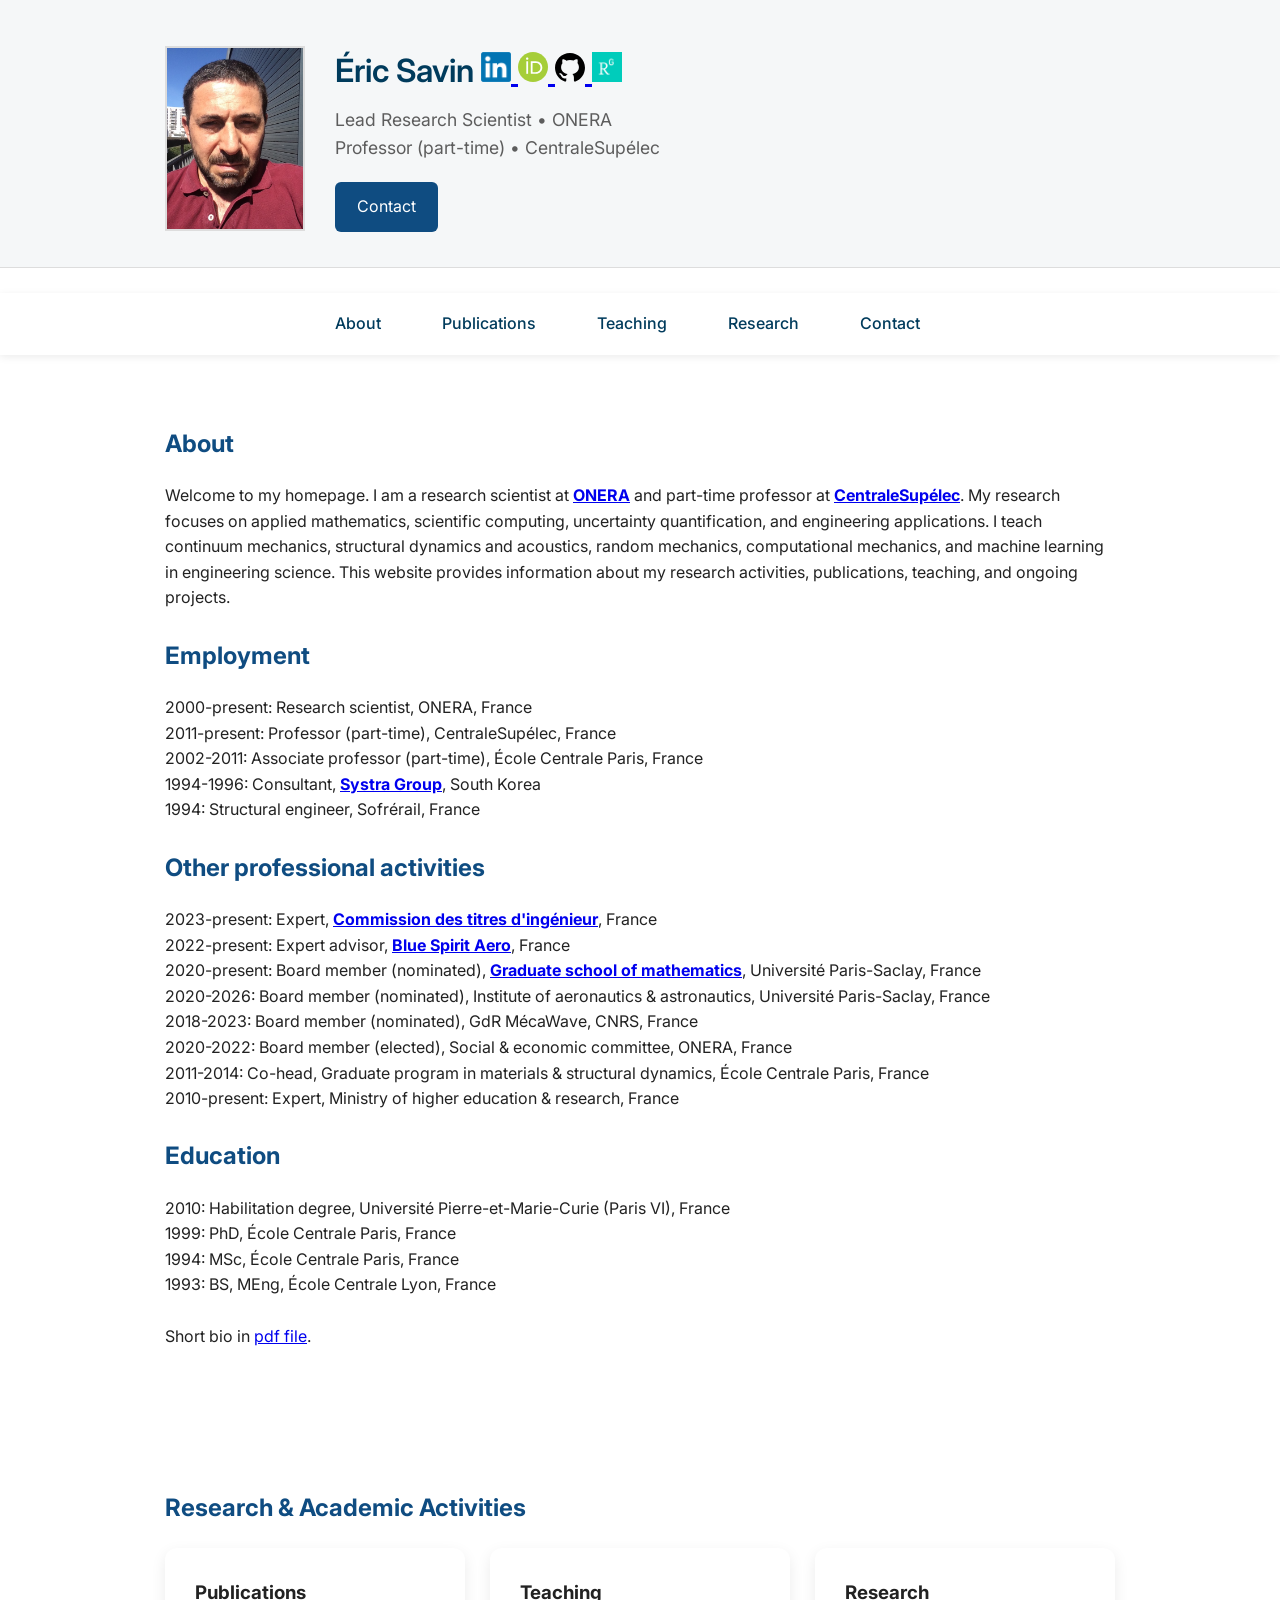
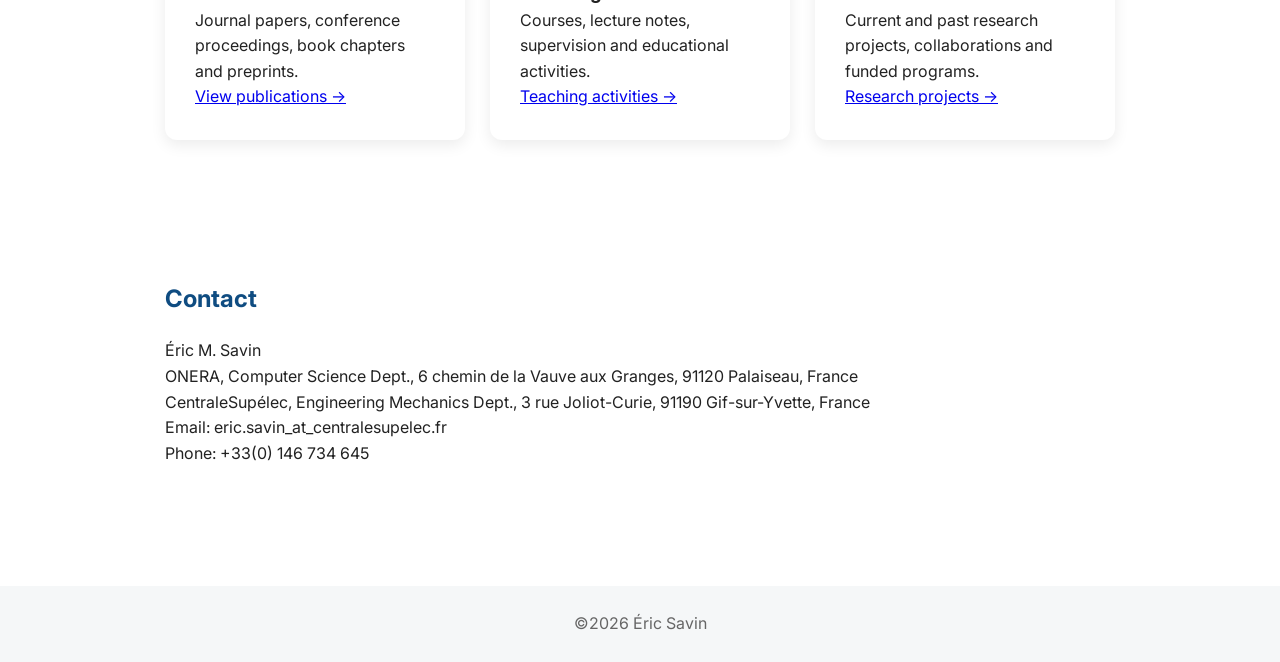
==== commit a83ad0ed: "Update index.html" ====
--- a/index.html
+++ b/index.html
@@ -223,16 +223,6 @@
 random mechanics, computational mechanics, and machine learning in engineering science.
 This website provides information about my research activities, publications, teaching,
 and ongoing projects.
-</p>
-
-<br>
-<h2>Education</h2>
-
-<p>
-2010: Habilitation degree, Université Pierre-et-Marie-Curie (Paris VI), France<br>
-1999: PhD, École Centrale Paris, France<br>
-1994: MSc, École Centrale Paris, France<br>
-1993: BS, MEng, École Centrale Lyon, France
 </p>
 
 <br>
@@ -260,6 +250,16 @@
 2011-2014: Co-head, Graduate program in materials & structural dynamics, École Centrale Paris, France<br>
 2010-present: Expert, Ministry of higher education & research, France
 </p>
+
+<br>
+<h2>Education</h2>
+
+<p>
+2010: Habilitation degree, Université Pierre-et-Marie-Curie (Paris VI), France<br>
+1999: PhD, École Centrale Paris, France<br>
+1994: MSc, École Centrale Paris, France<br>
+1993: BS, MEng, École Centrale Lyon, France
+</p>
     
 <br>
 <p>
